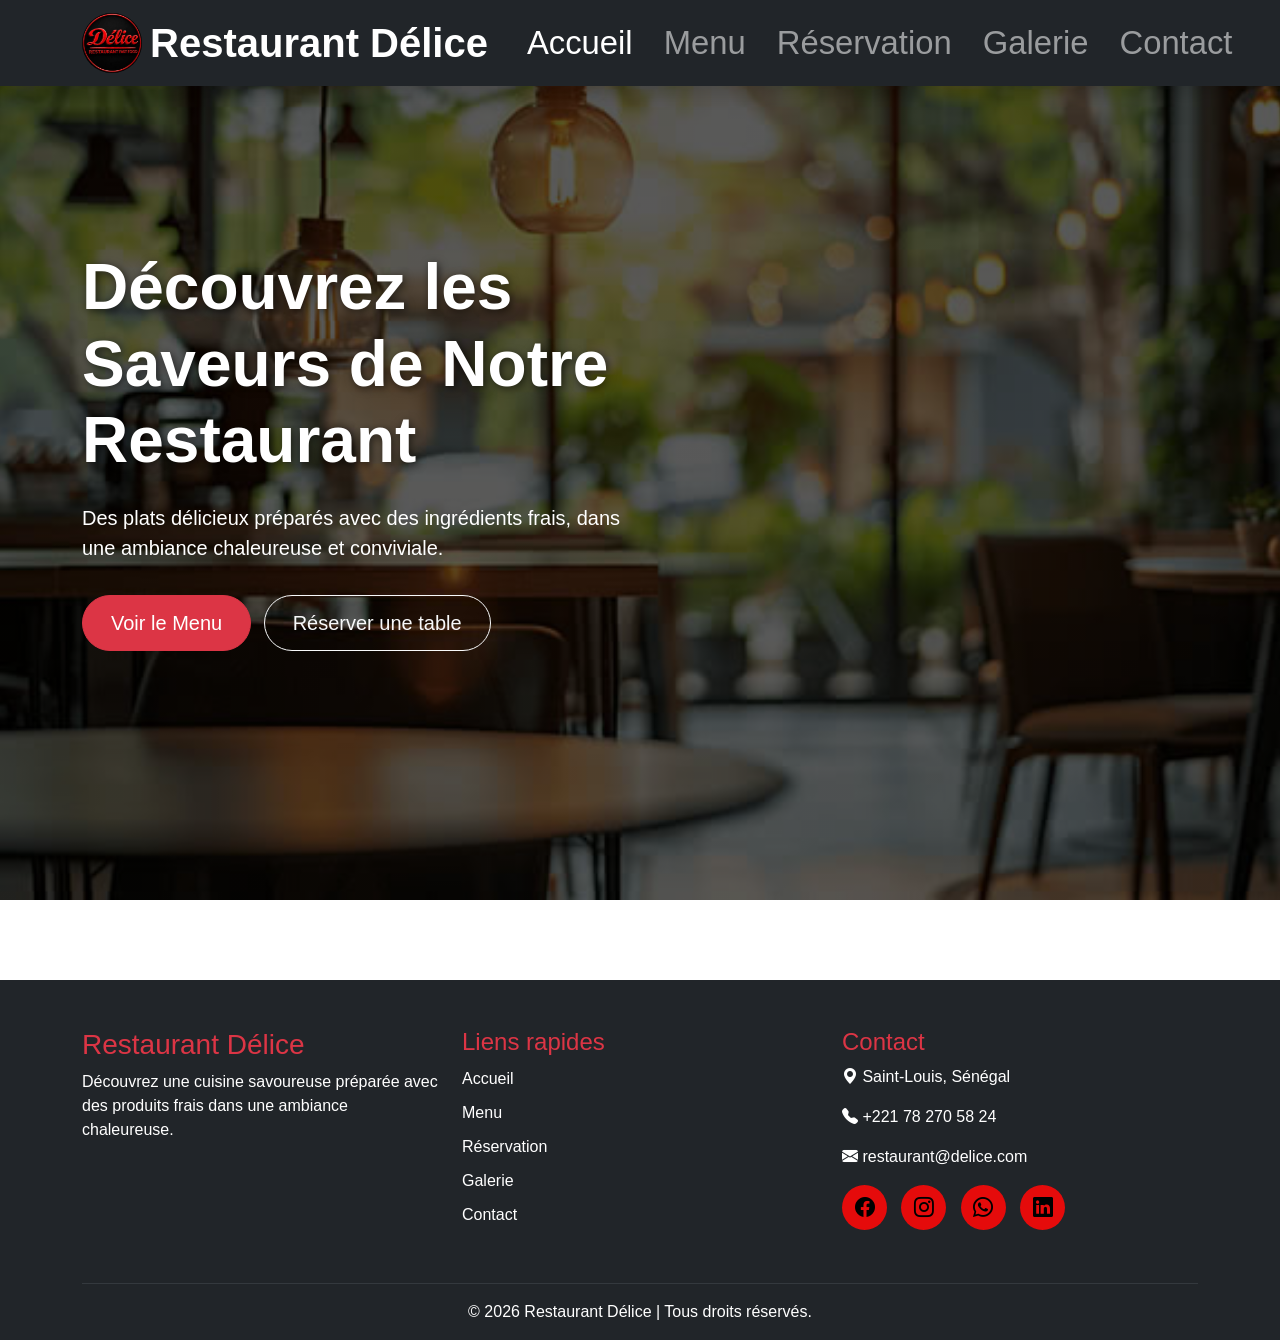
==== index.html @ 37ac5c99 "first commit" ====
<!DOCTYPE html>
<html lang="fr">

<head>
    <meta charset="UTF-8">
    <meta name="viewport" content="width=device-width, initial-scale=1.0">

    <title>Restaurant Délice</title>

    <link href="https://cdn.jsdelivr.net/npm/bootstrap@5.3.3/dist/css/bootstrap.min.css" rel="stylesheet">

    <link rel="stylesheet"
        href="https://cdn.jsdelivr.net/npm/bootstrap-icons@1.11.3/font/bootstrap-icons.min.css">

    <link rel="stylesheet" href="style.css">
</head>

<body>


    <nav class="navbar navbar-expand-lg navbar-dark bg-dark fixed-top shadow">
        <div class="container">

           <a class="navbar-brand d-flex align-items-center" href="index.html">
    <img src="images.jpg" alt="Logo Restaurant Délice&Fast Food" width="60" height="60" class="me-2 rounded-circle">
    <span class="fw-bold text-white">Restaurant Délice</span>
</a>

            <button class="navbar-toggler" type="button" data-bs-toggle="collapse"
                data-bs-target="#menu">
                <span class="navbar-toggler-icon"></span>
            </button>

            <div class="collapse navbar-collapse" id="menu">

                <ul class="navbar-nav ms-auto">

                    <li class="nav-item">
                        <a class="nav-link active" href="index.html">Accueil</a>
                    </li>

                    <li class="nav-item">
                        <a class="nav-link" href="/pages/menu.html">Menu</a>
                    </li>

                    <li class="nav-item">
                        <a class="nav-link" href="/pages/reservation.html">Réservation</a>
                    </li>

                    <li class="nav-item">
                        <a class="nav-link" href="/pages/galerie.html">Galerie</a>
                    </li>

                    <li class="nav-item">
                        <a class="nav-link" href="/pages/contact.html">Contact</a>
                    </li>

                </ul>

            </div>

        </div>
    </nav>


    <section class="hero d-flex align-items-center">

        <div class="container">

            <div class="row align-items-center">

                <div class="col-lg-6 text-white">

                    <h1 class="display-3 fw-bold">
                        Découvrez les Saveurs de Notre Restaurant
                    </h1>

                    <p class="lead mt-4">
                        Des plats délicieux préparés avec des ingrédients frais,
                        dans une ambiance chaleureuse et conviviale.
                    </p>

                    <a href="menu.html" class="btn btn-danger btn-lg mt-3 me-2">
                        Voir le Menu
                    </a>

                    <a href="reservation.html" class="btn btn-outline-light btn-lg mt-3">
                        Réserver une table
                    </a>

                </div>

            </div>

        </div>

    </section>
    <footer class="bg-dark text-white pt-5 pb-3">

    <div class="container">

        <div class="row">

            <div class="col-md-4 mb-4">

                <h3 class="text-danger">Restaurant Délice</h3>

                <p>
                    Découvrez une cuisine savoureuse préparée avec des produits
                    frais dans une ambiance chaleureuse.
                </p>

            </div>

            <div class="col-md-4 mb-4">

                <h4 class="text-danger">Liens rapides</h4>

                <ul class="list-unstyled">

                    <li><a href="index.html" class="footer-link">Accueil</a></li>

                    <li><a href="menu.html" class="footer-link">Menu</a></li>

                    <li><a href="reservation.html" class="footer-link">Réservation</a></li>

                    <li><a href="galerie.html" class="footer-link">Galerie</a></li>

                    <li><a href="contact.html" class="footer-link">Contact</a></li>

                </ul>

            </div>

            <div class="col-md-4 mb-4">

                <h4 class="text-danger">Contact</h4>

                <p><i class="bi bi-geo-alt-fill"></i> Saint-Louis, Sénégal</p>

                <p><i class="bi bi-telephone-fill"></i> +221 78 270 58 24</p>

                <p><i class="bi bi-envelope-fill"></i> restaurant@delice.com</p>

                <div class="mt-3">

                    <a href="#" class="social"><i class="bi bi-facebook"></i></a>

                    <a href="#" class="social"><i class="bi bi-instagram"></i></a>

                    <a href="#" class="social"><i class="bi bi-whatsapp"></i></a>

                    <a href="#" class="social"><i class="bi bi-linkedin"></i></a>

                </div>

            </div>

        </div>

        <hr class="border-secondary">

        <div class="text-center">

            <p class="mb-0">
                © 2026 Restaurant Délice | Tous droits réservés.
            </p>

        </div>

    </div>

</footer>

    <script src="https://cdn.jsdelivr.net/npm/bootstrap@5.3.3/dist/js/bootstrap.bundle.min.js"></script>

</body>

</html>
---- style.css ----
*{
    margin:0;
    padding:0;
    box-sizing:border-box;
}

body{
    font-family:Arial, Helvetica, sans-serif;
}

.navbar-brand{
    font-size:2.5rem;
}

.nav-link{
    font-size:2.05rem;
    margin-left:15px;
    transition:.3s;
}

.nav-link:hover{
    color:#df1414 !important;
}

.hero{
    height:100vh;
    background:
    linear-gradient(rgba(0,0,0,.65),rgba(0,0,0,.65)),
    url("pngtree-abstract-blur-coffee-shop-or-cafe-restaurant-interior-image_15683716.jpg");
    background-size:cover;
    background-position:center;
}

.hero h1{
    text-shadow:2px 2px 8px rgba(0,0,0,.6);
}

.hero p{
    max-width:550px;
}

.btn{
    border-radius:30px;
    padding:12px 28px;
}
footer{
    margin-top:80px;
}

.footer-link{
    color:#fff;
    text-decoration:none;
    display:block;
    margin:10px 0;
    transition:.3s;
}

.footer-link:hover{
    color:#e50b0b;
    padding-left:8px;
}

.social{
    width:45px;
    height:45px;
    display:inline-flex;
    justify-content:center;
    align-items:center;
    background:#e50b0b;
    color:#000;
    border-radius:50%;
    text-decoration:none;
    margin-right:10px;
    font-size:20px;
    transition:.3s;
}

.social:hover{
    background:hsl(0, 91%, 46%);
    transform:translateY(-5px);
}
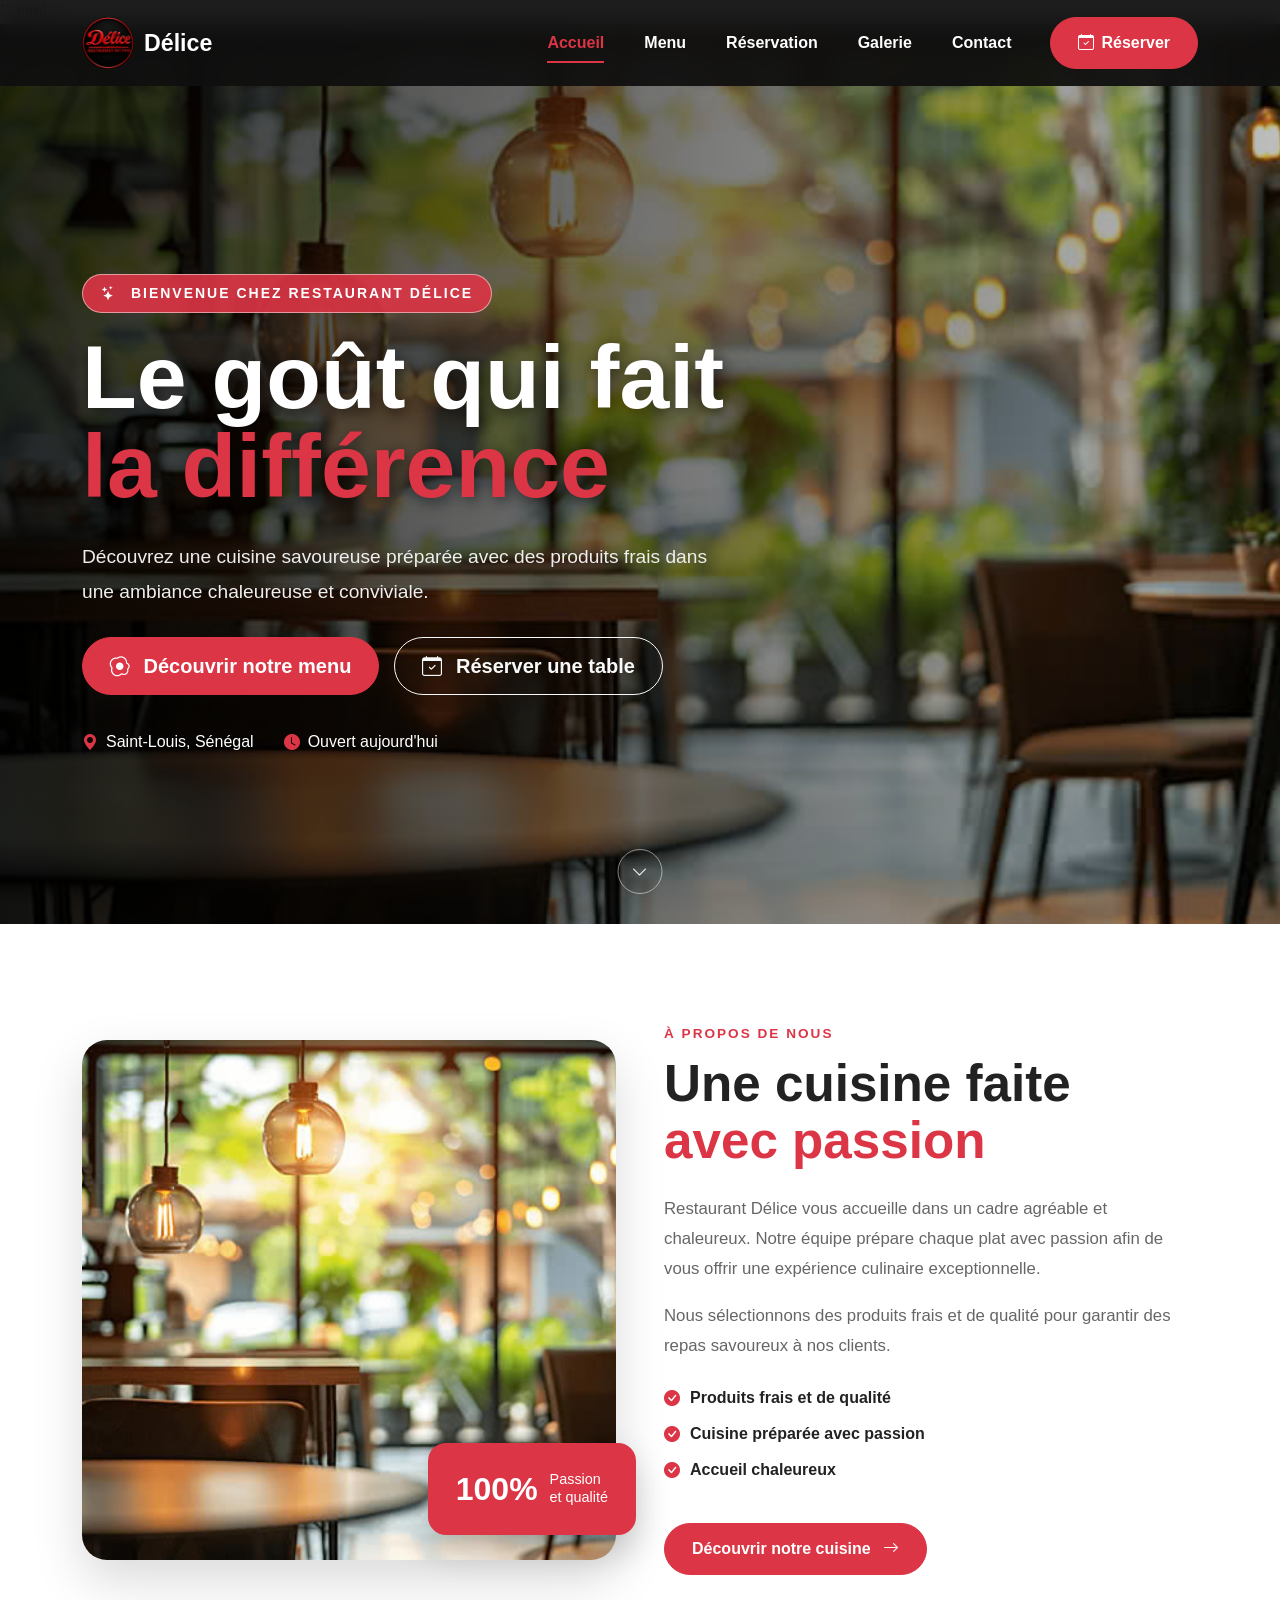
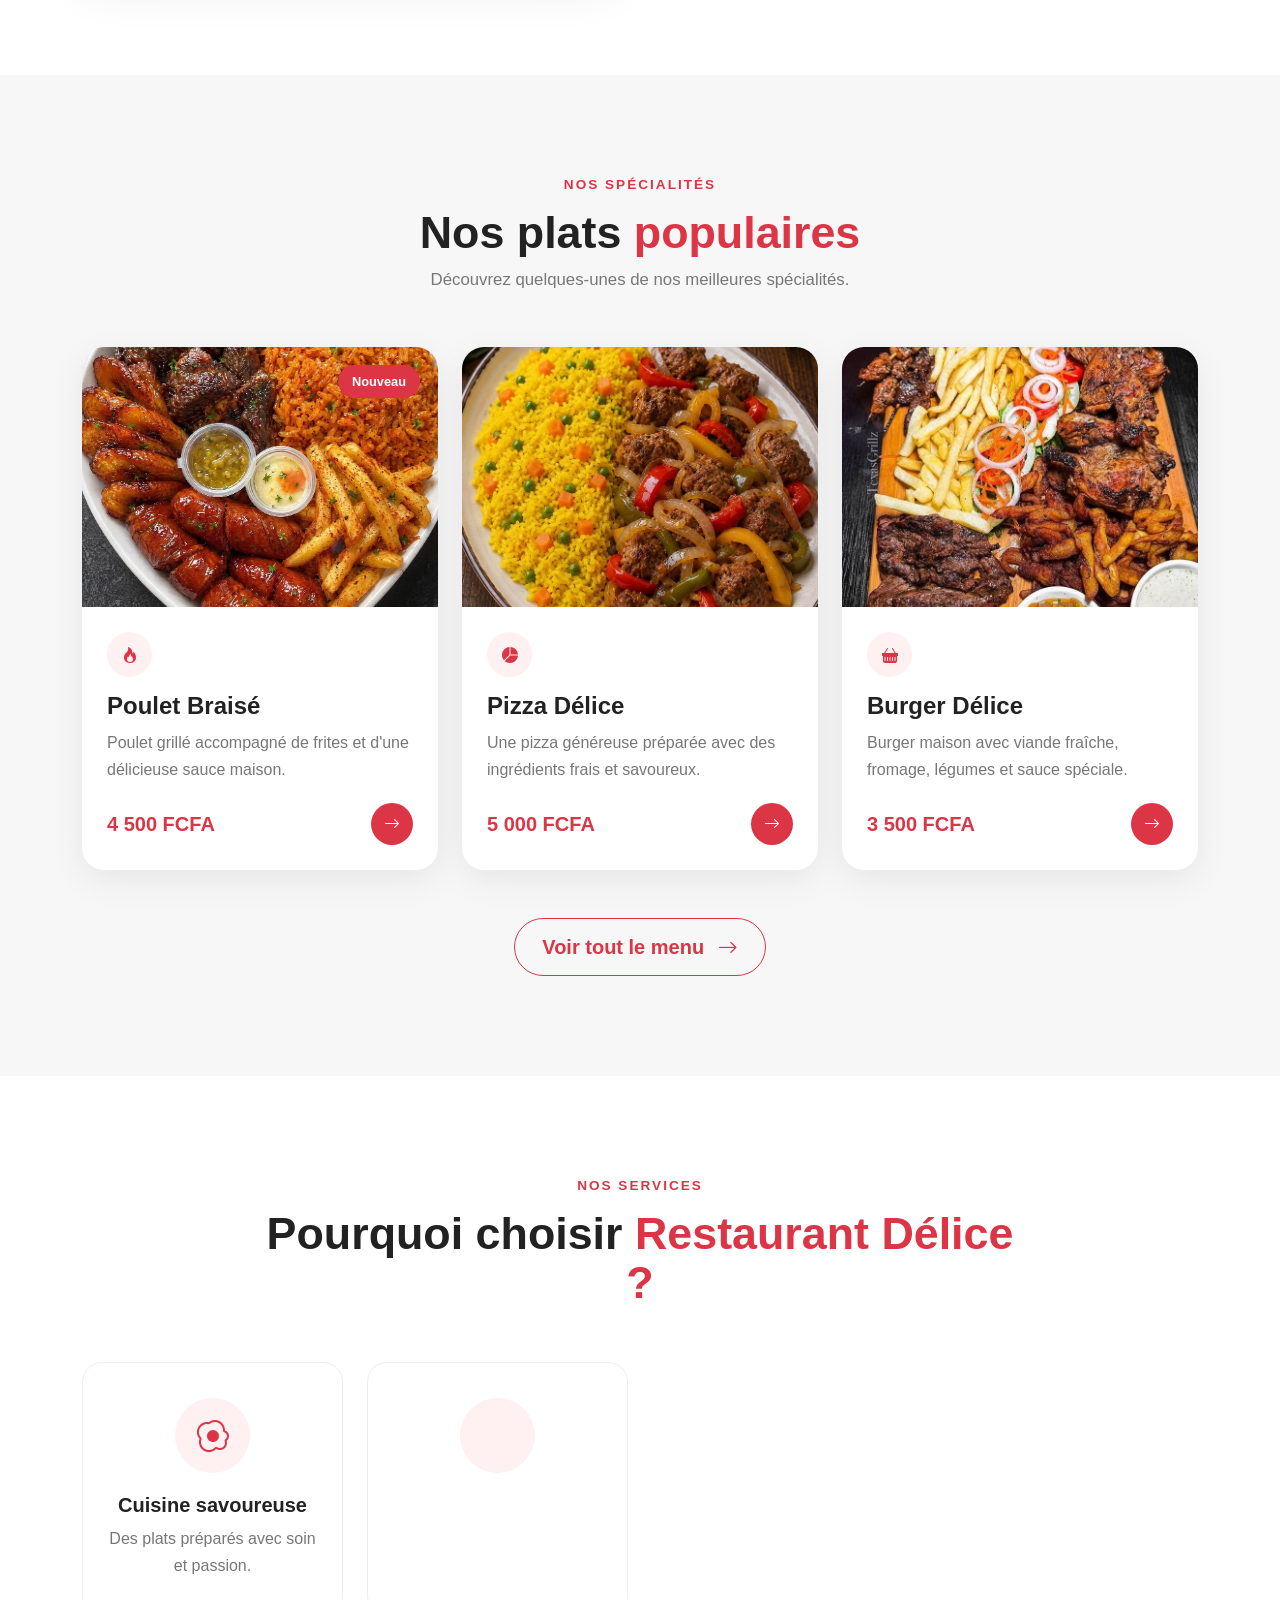
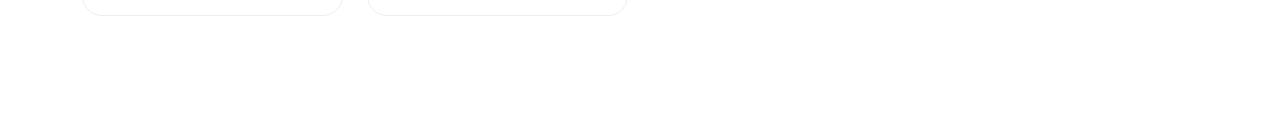
==== commit 181a9ed5: "mise à jour complete du site restaurant delice" ====
--- a/index.html
+++ b/index.html
@@ -1,179 +1,409 @@
+```html
 <!DOCTYPE html>
 <html lang="fr">
-
 <head>
     <meta charset="UTF-8">
     <meta name="viewport" content="width=device-width, initial-scale=1.0">
-
-    <title>Restaurant Délice</title>
+    <meta name="description" content="Restaurant Délice - Découvrez une cuisine savoureuse préparée avec des produits frais.">
+    <title>Restaurant Délice | Accueil</title>
 
     <link href="https://cdn.jsdelivr.net/npm/bootstrap@5.3.3/dist/css/bootstrap.min.css" rel="stylesheet">
-
-    <link rel="stylesheet"
-        href="https://cdn.jsdelivr.net/npm/bootstrap-icons@1.11.3/font/bootstrap-icons.min.css">
-
+    <link rel="stylesheet" href="https://cdn.jsdelivr.net/npm/bootstrap-icons@1.11.3/font/bootstrap-icons.min.css">
     <link rel="stylesheet" href="style.css">
 </head>
 
 <body>
 
-
-    <nav class="navbar navbar-expand-lg navbar-dark bg-dark fixed-top shadow">
-        <div class="container">
-
-           <a class="navbar-brand d-flex align-items-center" href="index.html">
-    <img src="images.jpg" alt="Logo Restaurant Délice&Fast Food" width="60" height="60" class="me-2 rounded-circle">
-    <span class="fw-bold text-white">Restaurant Délice</span>
-</a>
-
-            <button class="navbar-toggler" type="button" data-bs-toggle="collapse"
-                data-bs-target="#menu">
-                <span class="navbar-toggler-icon"></span>
-            </button>
-
-            <div class="collapse navbar-collapse" id="menu">
-
-                <ul class="navbar-nav ms-auto">
-
-                    <li class="nav-item">
-                        <a class="nav-link active" href="index.html">Accueil</a>
-                    </li>
-
-                    <li class="nav-item">
-                        <a class="nav-link" href="/pages/menu.html">Menu</a>
-                    </li>
-
-                    <li class="nav-item">
-                        <a class="nav-link" href="/pages/reservation.html">Réservation</a>
-                    </li>
-
-                    <li class="nav-item">
-                        <a class="nav-link" href="/pages/galerie.html">Galerie</a>
-                    </li>
-
-                    <li class="nav-item">
-                        <a class="nav-link" href="/pages/contact.html">Contact</a>
-                    </li>
-
-                </ul>
-
-            </div>
-
-        </div>
-    </nav>
-
-
-    <section class="hero d-flex align-items-center">
-
-        <div class="container">
-
-            <div class="row align-items-center">
-
-                <div class="col-lg-6 text-white">
-
-                    <h1 class="display-3 fw-bold">
-                        Découvrez les Saveurs de Notre Restaurant
-                    </h1>
-
-                    <p class="lead mt-4">
-                        Des plats délicieux préparés avec des ingrédients frais,
-                        dans une ambiance chaleureuse et conviviale.
-                    </p>
-
-                    <a href="menu.html" class="btn btn-danger btn-lg mt-3 me-2">
-                        Voir le Menu
+<nav class="navbar navbar-expand-lg navbar-dark fixed-top">
+    <div class="container">
+
+        <a class="navbar-brand d-flex align-items-center" href="index.html">
+            <img src="images/logo.jpg" alt="Restaurant Délice" class="logo">
+            <span>Délice</span>
+        </a>
+
+        <button class="navbar-toggler" type="button" data-bs-toggle="collapse" data-bs-target="#menu">
+            <span class="navbar-toggler-icon"></span>
+        </button>
+
+        <div class="collapse navbar-collapse" id="menu">
+            <ul class="navbar-nav ms-auto align-items-lg-center">
+
+                <li class="nav-item">
+                    <a class="nav-link active" href="index.html">Accueil</a>
+                </li>
+
+                <li class="nav-item">
+                    <a class="nav-link" href="pages/menu.html">Menu</a>
+                </li>
+
+                <li class="nav-item">
+                    <a class="nav-link" href="pages/reservation.html">Réservation</a>
+                </li>
+
+                <li class="nav-item">
+                    <a class="nav-link" href="pages/galerie.html">Galerie</a>
+                </li>
+
+                <li class="nav-item">
+                    <a class="nav-link" href="pages/contact.html">Contact</a>
+                </li>
+
+            </ul>
+
+            <a href="pages/reservation.html" class="btn btn-danger nav-btn ms-lg-4">
+                <i class="bi bi-calendar-check me-2"></i>Réserver
+            </a>
+        </div>
+
+    </div>
+</nav>
+
+
+<header class="hero">
+
+    <div class="hero-overlay"></div>
+
+    <div class="container hero-content">
+        <div class="row">
+            <div class="col-lg-8">
+
+                <span class="hero-badge">
+                    <i class="bi bi-stars me-2"></i>
+                    Bienvenue chez Restaurant Délice
+                </span>
+
+                <h1>
+                    Le goût qui fait
+                    <span>la différence</span>
+                </h1>
+
+                <p>
+                    Découvrez une cuisine savoureuse préparée avec des produits
+                    frais dans une ambiance chaleureuse et conviviale.
+                </p>
+
+                <div class="hero-buttons">
+
+                    <a href="pages/menu.html" class="btn btn-danger btn-lg">
+                        <i class="bi bi-egg-fried me-2"></i>
+                        Découvrir notre menu
                     </a>
 
-                    <a href="reservation.html" class="btn btn-outline-light btn-lg mt-3">
+                    <a href="pages/reservation.html" class="btn btn-outline-light btn-lg">
+                        <i class="bi bi-calendar-check me-2"></i>
                         Réserver une table
                     </a>
 
                 </div>
 
-            </div>
-
-        </div>
-
-    </section>
-    <footer class="bg-dark text-white pt-5 pb-3">
+                <div class="hero-info">
+
+                    <div>
+                        <i class="bi bi-geo-alt-fill"></i>
+                        <span>Saint-Louis, Sénégal</span>
+                    </div>
+
+                    <div>
+                        <i class="bi bi-clock-fill"></i>
+                        <span>Ouvert aujourd'hui</span>
+                    </div>
+
+                </div>
+
+            </div>
+        </div>
+    </div>
+
+    <a href="#presentation" class="scroll-down">
+        <i class="bi bi-chevron-down"></i>
+    </a>
+
+</header>
+
+
+<section id="presentation" class="presentation section-padding">
 
     <div class="container">
 
-        <div class="row">
-
-            <div class="col-md-4 mb-4">
-
-                <h3 class="text-danger">Restaurant Délice</h3>
-
-                <p>
-                    Découvrez une cuisine savoureuse préparée avec des produits
-                    frais dans une ambiance chaleureuse.
+        <div class="row align-items-center g-5">
+
+            <div class="col-lg-6">
+
+                <div class="image-wrapper">
+
+                    <img src="images/restaurant.jpg"
+                         alt="Restaurant Délice"
+                         class="img-fluid">
+
+                    <div class="experience-card">
+                        <strong>100%</strong>
+                        <span>Passion<br>et qualité</span>
+                    </div>
+
+                </div>
+
+            </div>
+
+            <div class="col-lg-6">
+
+                <div class="section-label">
+                    À PROPOS DE NOUS
+                </div>
+
+                <h2 class="section-title">
+                    Une cuisine faite
+                    <span>avec passion</span>
+                </h2>
+
+                <p class="section-text">
+                    Restaurant Délice vous accueille dans un cadre agréable
+                    et chaleureux. Notre équipe prépare chaque plat avec
+                    passion afin de vous offrir une expérience culinaire
+                    exceptionnelle.
                 </p>
 
-            </div>
-
-            <div class="col-md-4 mb-4">
-
-                <h4 class="text-danger">Liens rapides</h4>
-
-                <ul class="list-unstyled">
-
-                    <li><a href="index.html" class="footer-link">Accueil</a></li>
-
-                    <li><a href="menu.html" class="footer-link">Menu</a></li>
-
-                    <li><a href="reservation.html" class="footer-link">Réservation</a></li>
-
-                    <li><a href="galerie.html" class="footer-link">Galerie</a></li>
-
-                    <li><a href="contact.html" class="footer-link">Contact</a></li>
-
-                </ul>
-
-            </div>
-
-            <div class="col-md-4 mb-4">
-
-                <h4 class="text-danger">Contact</h4>
-
-                <p><i class="bi bi-geo-alt-fill"></i> Saint-Louis, Sénégal</p>
-
-                <p><i class="bi bi-telephone-fill"></i> +221 78 270 58 24</p>
-
-                <p><i class="bi bi-envelope-fill"></i> restaurant@delice.com</p>
-
-                <div class="mt-3">
-
-                    <a href="#" class="social"><i class="bi bi-facebook"></i></a>
-
-                    <a href="#" class="social"><i class="bi bi-instagram"></i></a>
-
-                    <a href="#" class="social"><i class="bi bi-whatsapp"></i></a>
-
-                    <a href="#" class="social"><i class="bi bi-linkedin"></i></a>
-
-                </div>
-
-            </div>
-
-        </div>
-
-        <hr class="border-secondary">
-
-        <div class="text-center">
-
-            <p class="mb-0">
-                © 2026 Restaurant Délice | Tous droits réservés.
+                <p class="section-text">
+                    Nous sélectionnons des produits frais et de qualité
+                    pour garantir des repas savoureux à nos clients.
+                </p>
+
+                <div class="features">
+
+                    <div class="feature">
+                        <i class="bi bi-check-circle-fill"></i>
+                        <span>Produits frais et de qualité</span>
+                    </div>
+
+                    <div class="feature">
+                        <i class="bi bi-check-circle-fill"></i>
+                        <span>Cuisine préparée avec passion</span>
+                    </div>
+
+                    <div class="feature">
+                        <i class="bi bi-check-circle-fill"></i>
+                        <span>Accueil chaleureux</span>
+                    </div>
+
+                </div>
+
+                <a href="pages/menu.html" class="btn btn-danger mt-3">
+                    Découvrir notre cuisine
+                    <i class="bi bi-arrow-right ms-2"></i>
+                </a>
+
+            </div>
+
+        </div>
+
+    </div>
+
+</section>
+
+
+<section class="specialties section-padding">
+
+    <div class="container">
+
+        <div class="section-heading text-center">
+
+            <div class="section-label">
+                NOS SPÉCIALITÉS
+            </div>
+
+            <h2 class="section-title">
+                Nos plats <span>populaires</span>
+            </h2>
+
+            <p>
+                Découvrez quelques-unes de nos meilleures spécialités.
             </p>
 
         </div>
 
+        <div class="row g-4">
+
+            <div class="col-md-6 col-lg-4">
+
+                <div class="food-card">
+
+                    <div class="food-image">
+
+                        <img src="images/plat1.jpg"
+                             alt="Poulet braisé">
+
+                        <span class="food-badge">Nouveau</span>
+
+                    </div>
+
+                    <div class="food-content">
+
+                        <div class="food-icon">
+                            <i class="bi bi-fire"></i>
+                        </div>
+
+                        <h3>Poulet Braisé</h3>
+
+                        <p>
+                            Poulet grillé accompagné de frites et
+                            d'une délicieuse sauce maison.
+                        </p>
+
+                        <div class="food-bottom">
+
+                            <strong>4 500 FCFA</strong>
+
+                            <a href="pages/menu.html">
+                                <i class="bi bi-arrow-right"></i>
+                            </a>
+
+                        </div>
+
+                    </div>
+
+                </div>
+
+            </div>
+
+
+            <div class="col-md-6 col-lg-4">
+
+                <div class="food-card">
+
+                    <div class="food-image">
+
+                        <img src="images/plat2.jpg"
+                             alt="Pizza Délice">
+
+                    </div>
+
+                    <div class="food-content">
+
+                        <div class="food-icon">
+                            <i class="bi bi-pie-chart-fill"></i>
+                        </div>
+
+                        <h3>Pizza Délice</h3>
+
+                        <p>
+                            Une pizza généreuse préparée avec des
+                            ingrédients frais et savoureux.
+                        </p>
+
+                        <div class="food-bottom">
+
+                            <strong>5 000 FCFA</strong>
+
+                            <a href="pages/menu.html">
+                                <i class="bi bi-arrow-right"></i>
+                            </a>
+
+                        </div>
+
+                    </div>
+
+                </div>
+
+            </div>
+
+
+            <div class="col-md-6 col-lg-4">
+
+                <div class="food-card">
+
+                    <div class="food-image">
+
+                        <img src="images/plat3.jpg"
+                             alt="Burger Délice">
+
+                    </div>
+
+                    <div class="food-content">
+
+                        <div class="food-icon">
+                            <i class="bi bi-basket-fill"></i>
+                        </div>
+
+                        <h3>Burger Délice</h3>
+
+                        <p>
+                            Burger maison avec viande fraîche,
+                            fromage, légumes et sauce spéciale.
+                        </p>
+
+                        <div class="food-bottom">
+
+                            <strong>3 500 FCFA</strong>
+
+                            <a href="pages/menu.html">
+                                <i class="bi bi-arrow-right"></i>
+                            </a>
+
+                        </div>
+
+                    </div>
+
+                </div>
+
+            </div>
+
+        </div>
+
+        <div class="text-center mt-5">
+
+            <a href="pages/menu.html" class="btn btn-outline-danger btn-lg">
+                Voir tout le menu
+                <i class="bi bi-arrow-right ms-2"></i>
+            </a>
+
+        </div>
+
     </div>
 
-</footer>
-
-    <script src="https://cdn.jsdelivr.net/npm/bootstrap@5.3.3/dist/js/bootstrap.bundle.min.js"></script>
-
-</body>
-
-</html>+</section>
+
+
+<section class="services section-padding">
+
+    <div class="container">
+
+        <div class="section-heading text-center">
+
+            <div class="section-label">
+                NOS SERVICES
+            </div>
+
+            <h2 class="section-title">
+                Pourquoi choisir <span>Restaurant Délice ?</span>
+            </h2>
+
+        </div>
+
+        <div class="row g-4">
+
+            <div class="col-md-6 col-lg-3">
+
+                <div class="service-card">
+
+                    <div class="service-icon">
+                        <i class="bi bi-egg-fried"></i>
+                    </div>
+
+                    <h3>Cuisine savoureuse</h3>
+
+                    <p>
+                        Des plats préparés avec soin et passion.
+                    </p>
+
+                </div>
+
+            </div>
+
+
+            <div class="col-md-6 col-lg-3">
+
+                <div class="service-card">
+
+                    <div class="service-icon">
+                        <i class
+```
--- a/style.css
+++ b/style.css
@@ -1,81 +1,1642 @@
+```css
 *{
     margin:0;
     padding:0;
     box-sizing:border-box;
 }
 
+html{
+    scroll-behavior:smooth;
+}
+
 body{
     font-family:Arial, Helvetica, sans-serif;
+    color:#222;
+    overflow-x:hidden;
+}
+
+.navbar{
+    padding:12px 0;
+    background:rgba(15,15,15,.94);
+    backdrop-filter:blur(12px);
+    transition:.4s;
+}
+
+.logo{
+    width:52px;
+    height:52px;
+    object-fit:cover;
+    border-radius:50%;
+    margin-right:10px;
 }
 
 .navbar-brand{
-    font-size:2.5rem;
+    font-size:1.45rem;
+    font-weight:800;
+    color:#fff;
+}
+
+.navbar-brand:hover{
+    color:#fff;
 }
 
 .nav-link{
-    font-size:2.05rem;
-    margin-left:15px;
+    color:#fff!important;
+    font-weight:600;
+    margin-left:12px;
+    padding:10px 14px!important;
+    position:relative;
     transition:.3s;
 }
 
-.nav-link:hover{
-    color:#df1414 !important;
+.nav-link::after{
+    content:"";
+    position:absolute;
+    bottom:2px;
+    left:14px;
+    width:0;
+    height:2px;
+    background:#dc3545;
+    transition:.3s;
+}
+
+.nav-link:hover::after,
+.nav-link.active::after{
+    width:calc(100% - 28px);
+}
+
+.nav-link:hover,
+.nav-link.active{
+    color:#dc3545!important;
+}
+
+.nav-btn{
+    border-radius:30px;
+    padding:11px 22px;
+    font-weight:700;
 }
 
 .hero{
-    height:100vh;
+    min-height:100vh;
+    position:relative;
+    display:flex;
+    align-items:center;
     background:
-    linear-gradient(rgba(0,0,0,.65),rgba(0,0,0,.65)),
-    url("pngtree-abstract-blur-coffee-shop-or-cafe-restaurant-interior-image_15683716.jpg");
-    background-size:cover;
-    background-position:center;
+        url("images/restaurant.jpg")
+        center/cover no-repeat;
+}
+
+.hero-overlay{
+    position:absolute;
+    inset:0;
+    background:linear-gradient(
+        90deg,
+        rgba(0,0,0,.82),
+        rgba(0,0,0,.55),
+        rgba(0,0,0,.25)
+    );
+}
+
+.hero-content{
+    position:relative;
+    z-index:2;
+    padding-top:80px;
+}
+
+.hero-badge{
+    display:inline-block;
+    padding:10px 18px;
+    border-radius:30px;
+    background:rgba(220,53,69,.9);
+    color:#fff;
+    font-weight:600;
+    margin-bottom:22px;
+    animation:fadeDown 1s ease;
 }
 
 .hero h1{
-    text-shadow:2px 2px 8px rgba(0,0,0,.6);
+    color:#fff;
+    font-size:clamp(3rem,7vw,6.5rem);
+    font-weight:900;
+    line-height:1;
+    max-width:850px;
+    text-shadow:3px 4px 15px rgba(0,0,0,.6);
+    animation:fadeUp 1s ease .15s both;
+}
+
+.hero h1 span{
+    color:#dc3545;
 }
 
 .hero p{
-    max-width:550px;
+    color:#eee;
+    font-size:1.2rem;
+    line-height:1.8;
+    max-width:650px;
+    margin:28px 0;
+    animation:fadeUp 1s ease .3s both;
+}
+
+.hero-buttons{
+    display:flex;
+    gap:15px;
+    flex-wrap:wrap;
+    animation:fadeUp 1s ease .45s both;
 }
 
 .btn{
     border-radius:30px;
-    padding:12px 28px;
-}
-footer{
-    margin-top:80px;
-}
-
-.footer-link{
+    padding:13px 27px;
+    font-weight:700;
+    transition:.3s;
+}
+
+.btn:hover{
+    transform:translateY(-3px);
+}
+
+.hero-info{
+    display:flex;
+    gap:30px;
+    flex-wrap:wrap;
+    margin-top:35px;
+    color:#fff;
+    animation:fadeUp 1s ease .6s both;
+}
+
+.hero-info div{
+    display:flex;
+    align-items:center;
+    gap:8px;
+}
+
+.hero-info i{
+    color:#dc3545;
+}
+
+.scroll-down{
+    position:absolute;
+    bottom:30px;
+    left:50%;
+    transform:translateX(-50%);
+    width:45px;
+    height:45px;
+    border:1px solid rgba(255,255,255,.5);
+    border-radius:50%;
+    display:flex;
+    align-items:center;
+    justify-content:center;
     color:#fff;
     text-decoration:none;
-    display:block;
-    margin:10px 0;
-    transition:.3s;
-}
-
-.footer-link:hover{
-    color:#e50b0b;
-    padding-left:8px;
-}
-
-.social{
+    animation:bounce 2s infinite;
+}
+
+.section-padding{
+    padding:100px 0;
+}
+
+.section-label{
+    color:#dc3545;
+    font-size:.85rem;
+    font-weight:800;
+    letter-spacing:2px;
+    margin-bottom:12px;
+}
+
+.section-title{
+    font-size:clamp(2.2rem,4vw,3.6rem);
+    font-weight:900;
+    line-height:1.1;
+    margin-bottom:25px;
+}
+
+.section-title span{
+    color:#dc3545;
+}
+
+.section-text{
+    color:#666;
+    line-height:1.8;
+    font-size:1.05rem;
+}
+
+.image-wrapper{
+    position:relative;
+}
+
+.image-wrapper img{
+    width:100%;
+    height:520px;
+    object-fit:cover;
+    border-radius:25px;
+    box-shadow:0 20px 50px rgba(0,0,0,.15);
+}
+
+.experience-card{
+    position:absolute;
+    bottom:25px;
+    right:-20px;
+    background:#dc3545;
+    color:#fff;
+    padding:22px 28px;
+    border-radius:18px;
+    display:flex;
+    align-items:center;
+    gap:12px;
+    box-shadow:0 15px 35px rgba(0,0,0,.2);
+}
+
+.experience-card strong{
+    font-size:2rem;
+}
+
+.experience-card span{
+    line-height:1.2;
+    font-size:.9rem;
+}
+
+.features{
+    margin:25px 0;
+}
+
+.feature{
+    display:flex;
+    align-items:center;
+    gap:10px;
+    margin-bottom:12px;
+    font-weight:600;
+}
+
+.feature i{
+    color:#dc3545;
+}
+
+.specialties{
+    background:#f7f7f7;
+}
+
+.section-heading{
+    max-width:750px;
+    margin:0 auto 55px;
+}
+
+.section-heading p{
+    color:#777;
+    font-size:1.05rem;
+}
+
+.food-card{
+    height:100%;
+    background:#fff;
+    border-radius:22px;
+    overflow:hidden;
+    box-shadow:0 10px 35px rgba(0,0,0,.07);
+    transition:.4s;
+}
+
+.food-card:hover{
+    transform:translateY(-10px);
+    box-shadow:0 20px 45px rgba(0,0,0,.14);
+}
+
+.food-image{
+    position:relative;
+    height:260px;
+    overflow:hidden;
+}
+
+.food-image img{
+    width:100%;
+    height:100%;
+    object-fit:cover;
+    transition:.5s;
+}
+
+.food-card:hover .food-image img{
+    transform:scale(1.08);
+}
+
+.food-badge{
+    position:absolute;
+    top:18px;
+    right:18px;
+    background:#dc3545;
+    color:#fff;
+    padding:7px 14px;
+    border-radius:20px;
+    font-size:.8rem;
+    font-weight:700;
+}
+
+.food-content{
+    padding:25px;
+}
+
+.food-icon{
     width:45px;
     height:45px;
-    display:inline-flex;
+    display:flex;
+    align-items:center;
     justify-content:center;
+    background:#fff0f1;
+    color:#dc3545;
+    border-radius:50%;
+    margin-bottom:15px;
+}
+
+.food-content h3{
+    font-size:1.5rem;
+    font-weight:800;
+}
+
+.food-content p{
+    color:#777;
+    line-height:1.7;
+}
+
+.food-bottom{
+    display:flex;
+    justify-content:space-between;
     align-items:center;
-    background:#e50b0b;
-    color:#000;
+    margin-top:20px;
+}
+
+.food-bottom strong{
+    color:#dc3545;
+    font-size:1.25rem;
+}
+
+.food-bottom a{
+    width:42px;
+    height:42px;
+    display:flex;
+    align-items:center;
+    justify-content:center;
+    background:#dc3545;
+    color:#fff;
     border-radius:50%;
     text-decoration:none;
-    margin-right:10px;
-    font-size:20px;
     transition:.3s;
 }
 
-.social:hover{
-    background:hsl(0, 91%, 46%);
+.food-bottom a:hover{
+    transform:rotate(-45deg);
+}
+
+.services{
+    background:#fff;
+}
+
+.service-card{
+    height:100%;
+    padding:35px 25px;
+    text-align:center;
+    border:1px solid #eee;
+    border-radius:20px;
+    transition:.4s;
+}
+
+.service-card:hover{
+    transform:translateY(-8px);
+    border-color:#dc3545;
+    box-shadow:0 15px 35px rgba(0,0,0,.08);
+}
+
+.service-icon{
+    width:75px;
+    height:75px;
+    margin:0 auto 20px;
+    display:flex;
+    align-items:center;
+    justify-content:center;
+    background:#fff0f1;
+    color:#dc3545;
+    border-radius:50%;
+    font-size:2rem;
+    transition:.4s;
+}
+
+.service-card:hover .service-icon{
+    background:#dc3545;
+    color:#fff;
+    transform:rotateY(180deg);
+}
+
+.service-card h3{
+    font-size:1.25rem;
+    font-weight:800;
+}
+
+.service-card p{
+    color:#777;
+    line-height:1.7;
+    margin-bottom:0;
+}
+
+.reservation-cta{
+    padding:70px 0;
+}
+
+.cta-box{
+    background:#171717;
+    color:#fff;
+    padding:60px;
+    border-radius:25px;
+    display:flex;
+    align-items:center;
+    justify-content:space-between;
+    gap:30px;
+    position:relative;
+    overflow:hidden;
+}
+
+.cta-box::before{
+    content:"";
+    position:absolute;
+    width:250px;
+    height:250px;
+    border-radius:50%;
+    background:#dc3545;
+    opacity:.12;
+    right:-80px;
+    top:-80px;
+}
+
+.cta-box h2{
+    font-size:clamp(2rem,4vw,3.3rem);
+    font-weight:900;
+    margin-bottom:15px;
+}
+
+.cta-box h2 span{
+    color:#dc3545;
+}
+
+.cta-box p{
+    color:#bbb;
+    max-width:650px;
+    margin:0;
+    line-height:1.7;
+}
+
+.footer{
+    background:#111;
+    color:#fff;
+    padding:70px 0 25px;
+}
+
+.footer-brand{
+    display:flex;
+    align-items:center;
+    gap:12px;
+    color:#fff;
+    text-decoration:none;
+    font-size:1.4rem;
+    font-weight:800;
+}
+
+.footer-brand img{
+    width:50px;
+    height:50px;
+    object-fit:cover;
+    border-radius:50%;
+}
+
+.footer p{
+    color:#aaa;
+    line-height:1.8;
+}
+
+.footer h4{
+    color:#dc3545;
+    font-weight:800;
+    margin-bottom:20px;
+}
+
+.footer-links{
+    list-style:none;
+    padding:0;
+}
+
+.footer-links li{
+    margin-bottom:10px;
+}
+
+.footer-links a{
+    color:#aaa;
+    text-decoration:none;
+    transition:.3s;
+}
+
+.footer-links a:hover{
+    color:#dc3545;
+    padding-left:5px;
+}
+
+.footer i{
+    color:#dc3545;
+    margin-right:8px;
+}
+
+.socials{
+    display:flex;
+    gap:10px;
+    margin-top:20px;
+}
+
+.socials a{
+    width:42px;
+    height:42px;
+    display:flex;
+    align-items:center;
+    justify-content:center;
+    border-radius:50%;
+    background:#222;
+    color:#fff;
+    text-decoration:none;
+    transition:.3s;
+}
+
+.socials a i{
+    margin:0;
+    color:#fff;
+}
+
+.socials a:hover{
+    background:#dc3545;
     transform:translateY(-5px);
+}
+
+.footer hr{
+    border-color:#333;
+    margin:45px 0 20px;
+}
+
+.copyright{
+    text-align:center;
+    color:#777;
+}
+
+.whatsapp-btn{
+    position:fixed;
+    right:25px;
+    bottom:25px;
+    width:60px;
+    height:60px;
+    border-radius:50%;
+    background:#25d366;
+    color:#fff;
+    display:flex;
+    align-items:center;
+    justify-content:center;
+    font-size:1.8rem;
+    text-decoration:none;
+    z-index:999;
+    box-shadow:0 8px 25px rgba(0,0,0,.25);
+    transition:.3s;
+}
+
+.whatsapp-btn:hover{
+    color:#fff;
+    transform:scale(1.1);
+}
+
+@keyframes fadeUp{
+    from{
+        opacity:0;
+        transform:translateY(30px);
+    }
+    to{
+        opacity:1;
+        transform:translateY(0);
+    }
+}
+
+@keyframes fadeDown{
+    from{
+        opacity:0;
+        transform:translateY(-20px);
+    }
+    to{
+        opacity:1;
+        transform:translateY(0);
+    }
+}
+
+@keyframes bounce{
+    0%,20%,50%,80%,100%{
+        transform:translateX(-50%) translateY(0);
+    }
+    40%{
+        transform:translateX(-50%) translateY(-10px);
+    }
+    60%{
+        transform:translateX(-50%) translateY(-5px);
+    }
+}
+
+@media(max-width:991px){
+
+    .navbar-nav{
+        padding:20px 0;
+    }
+
+    .nav-btn{
+        display:inline-block;
+        margin-bottom:15px;
+    }
+
+    .hero{
+        min-height:850px;
+    }
+
+    .hero-content{
+        padding-top:100px;
+    }
+
+    .experience-card{
+        right:15px;
+    }
+
+    .cta-box{
+        flex-direction:column;
+        align-items:flex-start;
+        padding:45px 30px;
+    }
+
+}
+
+@media(max-width:767px){
+
+    .section-padding{
+        padding:70px 0;
+    }
+
+    .hero h1{
+        font-size:3.2rem;
+    }
+
+    .hero p{
+        font-size:1rem;
+    }
+
+    .hero-buttons{
+        flex-direction:column;
+        align-items:flex-start;
+    }
+
+    .hero-buttons .btn{
+        width:100%;
+    }
+
+    .hero-info{
+        flex-direction:column;
+        gap:12px;
+    }
+
+    .image-wrapper img{
+        height:380px;
+    }
+
+    .experience-card{
+        bottom:15px;
+        right:10px;
+        padding:16px 20px;
+    }
+
+    .experience-card strong{
+        font-size:1.6rem;
+    }
+
+    .food-image{
+        height:230px;
+    }
+
+    .cta-box{
+        padding:35px 25px;
+    }
+
+    .whatsapp-btn{
+        width:55px;
+        height:55px;
+        right:18px;
+        bottom:18px;
+    }
+
+}
+```
+.page-hero {
+    min-height: 65vh;
+    display: flex;
+    align-items: center;
+    justify-content: center;
+    position: relative;
+    background-size: cover;
+    background-position: center;
+    margin-top: 0;
+    text-align: center;
+    color: #fff;
+}
+
+.page-hero::before {
+    content: "";
+    position: absolute;
+    inset: 0;
+    background: rgba(0, 0, 0, 0.65);
+}
+
+.menu-hero {
+    background-image: url("images/restaurant.jpg");
+}
+
+.page-hero .container {
+    position: relative;
+    z-index: 2;
+    padding-top: 70px;
+}
+
+.hero-badge {
+    display: inline-block;
+    padding: 8px 18px;
+    border: 1px solid rgba(255, 255, 255, 0.5);
+    border-radius: 50px;
+    font-size: 14px;
+    margin-bottom: 20px;
+    text-transform: uppercase;
+    letter-spacing: 2px;
+}
+
+.page-hero h1 {
+    font-size: clamp(2.5rem, 6vw, 4.5rem);
+    font-weight: 800;
+    margin-bottom: 15px;
+}
+
+.page-hero h1 span {
+    color: #d4a017;
+}
+
+.page-hero p {
+    font-size: 1.15rem;
+    margin: 0;
+    opacity: 0.9;
+}
+
+.menu-section {
+    background: #faf9f6;
+}
+
+.section-heading > span {
+    color: #d4a017;
+    text-transform: uppercase;
+    font-weight: 700;
+    letter-spacing: 2px;
+    font-size: 14px;
+}
+
+.section-heading h2 {
+    font-size: 2.8rem;
+    font-weight: 800;
+    margin: 10px 0;
+}
+
+.section-heading p {
+    max-width: 650px;
+    margin: auto;
+    color: #777;
+}
+
+.category-title h3 {
+    font-size: 1.8rem;
+    font-weight: 800;
+}
+
+.category-title h3 i {
+    color: #d4a017;
+    margin-right: 8px;
+}
+
+.menu-card {
+    height: 100%;
+    background: #fff;
+    border-radius: 18px;
+    overflow: hidden;
+    box-shadow: 0 8px 30px rgba(0, 0, 0, 0.08);
+    transition: transform 0.35s ease, box-shadow 0.35s ease;
+}
+
+.menu-card:hover {
+    transform: translateY(-8px);
+    box-shadow: 0 18px 40px rgba(0, 0, 0, 0.14);
+}
+
+.menu-image {
+    height: 240px;
+    position: relative;
+    overflow: hidden;
+}
+
+.menu-image img {
+    width: 100%;
+    height: 100%;
+    object-fit: cover;
+    transition: transform 0.5s ease;
+}
+
+.menu-card:hover .menu-image img {
+    transform: scale(1.08);
+}
+
+.menu-content {
+    padding: 25px;
+}
+
+.menu-content h4 {
+    font-size: 1.2rem;
+    font-weight: 700;
+    margin: 0;
+}
+
+.menu-content p {
+    color: #777;
+    line-height: 1.7;
+    margin: 15px 0 0;
+}
+
+.price {
+    color: #d4a017;
+    font-size: 1rem;
+    font-weight: 800;
+    white-space: nowrap;
+}
+
+.dish-badge {
+    position: absolute;
+    top: 15px;
+    left: 15px;
+    background: #d4a017;
+    color: #fff;
+    padding: 7px 14px;
+    border-radius: 50px;
+    font-size: 12px;
+    font-weight: 700;
+    text-transform: uppercase;
+}
+
+.featured-dish {
+    border: 2px solid rgba(212, 160, 23, 0.25);
+}
+
+.reservation-cta {
+    background: #111;
+}
+
+.cta-box {
+    max-width: 800px;
+    margin: auto;
+    color: #fff;
+}
+
+.cta-box > span {
+    color: #d4a017;
+    text-transform: uppercase;
+    letter-spacing: 2px;
+    font-size: 13px;
+    font-weight: 700;
+}
+
+.cta-box h2 {
+    font-size: 2.5rem;
+    font-weight: 800;
+    margin: 12px 0;
+}
+
+.cta-box p {
+    color: #ccc;
+    margin-bottom: 25px;
+}
+
+.btn-main {
+    display: inline-flex;
+    align-items: center;
+    gap: 10px;
+    background: #d4a017;
+    color: #fff;
+    padding: 13px 25px;
+    border-radius: 50px;
+    font-weight: 700;
+    border: none;
+    transition: all 0.3s ease;
+}
+
+.btn-main:hover {
+    background: #b8860b;
+    color: #fff;
+    transform: translateY(-3px);
+}
+
+@media (max-width: 768px) {
+    .page-hero {
+        min-height: 55vh;
+    }
+
+    .section-heading h2 {
+        font-size: 2.2rem;
+    }
+
+    .category-title h3 {
+        font-size: 1.5rem;
+    }
+
+    .menu-image {
+        height: 220px;
+    }
+
+    .cta-box h2 {
+        font-size: 2rem;
+    }
+}
+.reservation-hero {
+    background-image: url("images/restaurant.jpg");
+}
+
+.reservation-section {
+    background: #faf9f6;
+}
+
+.reservation-info {
+    background: #111;
+    color: #fff;
+    border-radius: 20px;
+    padding: 40px;
+    position: relative;
+    overflow: hidden;
+}
+
+.reservation-info::after {
+    content: "";
+    position: absolute;
+    width: 220px;
+    height: 220px;
+    border: 1px solid rgba(212, 160, 23, 0.25);
+    border-radius: 50%;
+    right: -90px;
+    bottom: -90px;
+}
+
+.info-header span {
+    color: #d4a017;
+    text-transform: uppercase;
+    font-size: 13px;
+    letter-spacing: 2px;
+    font-weight: 700;
+}
+
+.info-header h3 {
+    font-size: 2rem;
+    font-weight: 800;
+    margin: 12px 0;
+}
+
+.info-header p {
+    color: #ccc;
+    line-height: 1.8;
+    margin-bottom: 35px;
+}
+
+.info-item {
+    display: flex;
+    align-items: flex-start;
+    gap: 15px;
+    margin-bottom: 25px;
+}
+
+.info-icon {
+    min-width: 48px;
+    height: 48px;
+    display: flex;
+    align-items: center;
+    justify-content: center;
+    background: rgba(212, 160, 23, 0.15);
+    color: #d4a017;
+    border-radius: 12px;
+    font-size: 20px;
+}
+
+.info-item h4 {
+    font-size: 1rem;
+    margin: 0 0 5px;
+    font-weight: 700;
+}
+
+.info-item p {
+    margin: 0;
+    color: #bbb;
+    line-height: 1.6;
+}
+
+.reservation-note {
+    display: flex;
+    align-items: flex-start;
+    gap: 12px;
+    padding: 18px;
+    margin-top: 30px;
+    background: rgba(255, 255, 255, 0.06);
+    border-radius: 12px;
+    position: relative;
+    z-index: 2;
+}
+
+.reservation-note i {
+    color: #d4a017;
+    font-size: 20px;
+}
+
+.reservation-note p {
+    margin: 0;
+    color: #ccc;
+    font-size: 14px;
+    line-height: 1.6;
+}
+
+.reservation-form-card {
+    background: #fff;
+    padding: 40px;
+    border-radius: 20px;
+    box-shadow: 0 10px 40px rgba(0, 0, 0, 0.08);
+}
+
+.form-header {
+    margin-bottom: 30px;
+}
+
+.form-header h3 {
+    font-size: 1.8rem;
+    font-weight: 800;
+    margin-bottom: 5px;
+}
+
+.form-header p {
+    color: #777;
+    margin: 0;
+}
+
+.form-label {
+    font-weight: 700;
+    margin-bottom: 9px;
+}
+
+.input-group-custom {
+    position: relative;
+}
+
+.input-group-custom > i {
+    position: absolute;
+    left: 16px;
+    top: 50%;
+    transform: translateY(-50%);
+    color: #d4a017;
+    z-index: 2;
+}
+
+.input-group-custom .form-control,
+.input-group-custom .form-select {
+    min-height: 52px;
+    padding-left: 48px;
+    border: 1px solid #e4e4e4;
+    border-radius: 10px;
+    background: #fafafa;
+    box-shadow: none;
+    transition: all 0.3s ease;
+}
+
+.input-group-custom .form-control:focus,
+.input-group-custom .form-select:focus {
+    border-color: #d4a017;
+    background: #fff;
+    box-shadow: 0 0 0 3px rgba(212, 160, 23, 0.1);
+}
+
+.textarea-group > i {
+    top: 25px;
+    transform: none;
+}
+
+.textarea-group textarea {
+    resize: vertical;
+}
+
+.btn-reservation {
+    min-height: 55px;
+    border: none;
+    border-radius: 10px;
+    background: #d4a017;
+    color: #fff;
+    font-weight: 700;
+    font-size: 1rem;
+    transition: all 0.3s ease;
+}
+
+.btn-reservation:hover {
+    background: #b8860b;
+    color: #fff;
+    transform: translateY(-2px);
+}
+
+.btn-reservation i {
+    font-size: 20px;
+}
+
+.reservation-advantages {
+    background: #fff;
+}
+
+.advantage-card {
+    height: 100%;
+    padding: 35px 25px;
+    text-align: center;
+    border-radius: 18px;
+    background: #faf9f6;
+    transition: all 0.3s ease;
+}
+
+.advantage-card:hover {
+    transform: translateY(-7px);
+    box-shadow: 0 15px 35px rgba(0, 0, 0, 0.08);
+}
+
+.advantage-icon {
+    width: 65px;
+    height: 65px;
+    margin: 0 auto 20px;
+    display: flex;
+    align-items: center;
+    justify-content: center;
+    background: rgba(212, 160, 23, 0.12);
+    color: #d4a017;
+    border-radius: 50%;
+    font-size: 25px;
+}
+
+.advantage-card h3 {
+    font-size: 1.2rem;
+    font-weight: 800;
+    margin-bottom: 12px;
+}
+
+.advantage-card p {
+    color: #777;
+    line-height: 1.7;
+    margin: 0;
+}
+
+@media (max-width: 991px) {
+    .reservation-info {
+        padding: 30px;
+    }
+
+    .reservation-form-card {
+        padding: 30px;
+    }
+}
+
+@media (max-width: 576px) {
+    .reservation-info,
+    .reservation-form-card {
+        padding: 25px 20px;
+    }
+
+    .info-header h3 {
+        font-size: 1.7rem;
+    }
+
+    .form-header h3 {
+        font-size: 1.5rem;
+    }
+}
+.gallery-hero {
+    background-image: url("images/restaurant.jpg");
+}
+
+.gallery-section {
+    background: #faf9f6;
+}
+
+.gallery-filter {
+    display: flex;
+    justify-content: center;
+    flex-wrap: wrap;
+    gap: 10px;
+}
+
+.gallery-btn {
+    border: 1px solid #ddd;
+    background: #fff;
+    color: #333;
+    padding: 10px 22px;
+    border-radius: 50px;
+    font-weight: 600;
+    transition: all 0.3s ease;
+}
+
+.gallery-btn:hover,
+.gallery-btn.active {
+    background: #d4a017;
+    color: #fff;
+    border-color: #d4a017;
+}
+
+.gallery-item {
+    transition: all 0.4s ease;
+}
+
+.gallery-card {
+    height: 320px;
+    position: relative;
+    overflow: hidden;
+    border-radius: 18px;
+    background: #111;
+    box-shadow: 0 8px 30px rgba(0, 0, 0, 0.1);
+}
+
+.gallery-card img {
+    width: 100%;
+    height: 100%;
+    object-fit: cover;
+    transition: transform 0.6s ease;
+}
+
+.gallery-card:hover img {
+    transform: scale(1.1);
+}
+
+.gallery-overlay {
+    position: absolute;
+    inset: 0;
+    display: flex;
+    align-items: flex-end;
+    justify-content: space-between;
+    padding: 25px;
+    background: linear-gradient(
+        to top,
+        rgba(0, 0, 0, 0.85),
+        rgba(0, 0, 0, 0.05)
+    );
+    color: #fff;
+    opacity: 0;
+    transition: opacity 0.4s ease;
+}
+
+.gallery-card:hover .gallery-overlay {
+    opacity: 1;
+}
+
+.gallery-overlay span {
+    color: #d4a017;
+    font-size: 12px;
+    text-transform: uppercase;
+    letter-spacing: 1.5px;
+    font-weight: 700;
+}
+
+.gallery-overlay h3 {
+    font-size: 1.25rem;
+    font-weight: 800;
+    margin: 7px 0 0;
+}
+
+.gallery-view {
+    width: 48px;
+    height: 48px;
+    border: none;
+    border-radius: 50%;
+    background: #d4a017;
+    color: #fff;
+    display: flex;
+    align-items: center;
+    justify-content: center;
+    font-size: 18px;
+    cursor: pointer;
+    transition: all 0.3s ease;
+}
+
+.gallery-view:hover {
+    background: #fff;
+    color: #d4a017;
+    transform: scale(1.1);
+}
+
+.gallery-cta {
+    background: #111;
+}
+
+.gallery-modal-content {
+    background: #111;
+    border: none;
+    border-radius: 15px;
+    overflow: hidden;
+    position: relative;
+}
+
+.gallery-modal-content img {
+    width: 100%;
+    max-height: 80vh;
+    object-fit: contain;
+}
+
+.gallery-close {
+    position: absolute;
+    top: 15px;
+    right: 15px;
+    z-index: 5;
+    width: 42px;
+    height: 42px;
+    border: none;
+    border-radius: 50%;
+    background: rgba(0, 0, 0, 0.7);
+    color: #fff;
+    font-size: 18px;
+    cursor: pointer;
+}
+
+.gallery-close:hover {
+    background: #d4a017;
+}
+
+.gallery-modal-caption {
+    padding: 15px 20px;
+    text-align: center;
+    color: #fff;
+}
+
+.gallery-modal-caption h3 {
+    margin: 0;
+    font-size: 1.2rem;
+}
+
+@media (max-width: 768px) {
+    .gallery-card {
+        height: 280px;
+    }
+
+    .gallery-overlay {
+        opacity: 1;
+    }
+
+    .gallery-filter {
+        gap: 7px;
+    }
+
+    .gallery-btn {
+        padding: 8px 16px;
+        font-size: 14px;
+    }
+}
+
+@media (max-width: 576px) {
+    .gallery-card {
+        height: 250px;
+    }
+}
+.contact-page-hero {
+    background-image: url("images/restaurant.jpg");
+}
+
+.contact-section {
+    background: #faf9f6;
+}
+
+.contact-info-card {
+    height: 100%;
+    padding: 30px 20px;
+    background: #fff;
+    border-radius: 18px;
+    text-align: center;
+    box-shadow: 0 8px 30px rgba(0, 0, 0, 0.06);
+    transition: all 0.3s ease;
+}
+
+.contact-info-card:hover {
+    transform: translateY(-7px);
+    box-shadow: 0 15px 35px rgba(0, 0, 0, 0.1);
+}
+
+.contact-icon {
+    width: 60px;
+    height: 60px;
+    margin: 0 auto 18px;
+    display: flex;
+    align-items: center;
+    justify-content: center;
+    border-radius: 50%;
+    background: rgba(212, 160, 23, 0.12);
+    color: #d4a017;
+    font-size: 24px;
+}
+
+.contact-info-card h3 {
+    font-size: 1.1rem;
+    font-weight: 800;
+    margin-bottom: 10px;
+}
+
+.contact-info-card p {
+    color: #777;
+    line-height: 1.6;
+    margin-bottom: 8px;
+}
+
+.contact-info-card a {
+    color: #d4a017;
+    text-decoration: none;
+    font-size: 14px;
+    font-weight: 700;
+}
+
+.contact-info-card a:hover {
+    color: #b8860b;
+}
+
+.contact-form-card {
+    background: #fff;
+    padding: 40px;
+    border-radius: 20px;
+    box-shadow: 0 10px 40px rgba(0, 0, 0, 0.07);
+}
+
+.form-header > span {
+    color: #d4a017;
+    text-transform: uppercase;
+    letter-spacing: 2px;
+    font-size: 13px;
+    font-weight: 700;
+}
+
+.form-header h3 {
+    font-size: 2rem;
+    font-weight: 800;
+    margin: 10px 0;
+}
+
+.form-header p {
+    color: #777;
+    line-height: 1.7;
+    margin-bottom: 0;
+}
+
+.btn-contact {
+    min-height: 55px;
+    border: none;
+    border-radius: 10px;
+    background: #d4a017;
+    color: #fff;
+    font-weight: 700;
+    font-size: 1rem;
+    transition: all 0.3s ease;
+}
+
+.btn-contact:hover {
+    background: #b8860b;
+    color: #fff;
+    transform: translateY(-2px);
+}
+
+.btn-contact i {
+    font-size: 20px;
+    margin-right: 8px;
+}
+
+.contact-side {
+    min-height: 100%;
+    display: flex;
+    align-items: center;
+    background:
+        linear-gradient(rgba(17, 17, 17, 0.9), rgba(17, 17, 17, 0.9)),
+        url("images/restaurant.jpg") center/cover;
+    border-radius: 20px;
+    padding: 45px;
+    color: #fff;
+}
+
+.contact-side-content > span {
+    color: #d4a017;
+    text-transform: uppercase;
+    font-size: 13px;
+    letter-spacing: 2px;
+    font-weight: 700;
+}
+
+.contact-side h3 {
+    font-size: 2rem;
+    font-weight: 800;
+    margin: 12px 0;
+}
+
+.contact-side-content > p {
+    color: #ccc;
+    line-height: 1.8;
+    margin-bottom: 30px;
+}
+
+.side-item {
+    display: flex;
+    align-items: center;
+    gap: 12px;
+    margin-bottom: 18px;
+    color: #ddd;
+}
+
+.side-item i {
+    color: #d4a017;
+    font-size: 18px;
+}
+
+.btn-whatsapp-contact {
+    display: inline-flex;
+    align-items: center;
+    gap: 10px;
+    margin-top: 20px;
+    padding: 13px 20px;
+    background: #25d366;
+    color: #fff;
+    border-radius: 50px;
+    text-decoration: none;
+    font-weight: 700;
+    transition: all 0.3s ease;
+}
+
+.btn-whatsapp-contact:hover {
+    background: #1ebe5d;
+    color: #fff;
+    transform: translateY(-3px);
+}
+
+.map-placeholder {
+    min-height: 400px;
+    display: flex;
+    align-items: center;
+    justify-content: center;
+    background:
+        linear-gradient(rgba(0, 0, 0, 0.7), rgba(0, 0, 0, 0.7)),
+        url("images/restaurant.jpg") center/cover;
+    text-align: center;
+    color: #fff;
+}
+
+.map-content {
+    padding: 30px;
+}
+
+.map-icon {
+    width: 70px;
+    height: 70px;
+    margin: 0 auto 20px;
+    display: flex;
+    align-items: center;
+    justify-content: center;
+    border-radius: 50%;
+    background: #d4a017;
+    font-size: 30px;
+}
+
+.map-content h3 {
+    font-size: 1.8rem;
+    font-weight: 800;
+}
+
+.map-content p {
+    color: #ddd;
+    margin-bottom: 25px;
+}
+
+@media (max-width: 991px) {
+    .contact-form-card {
+        padding: 30px;
+    }
+
+    .contact-side {
+        padding: 35px;
+    }
+}
+
+@media (max-width: 576px) {
+    .contact-form-card {
+        padding: 25px 20px;
+    }
+
+    .contact-side {
+        padding: 30px 25px;
+    }
+
+    .contact-side h3 {
+        font-size: 1.6rem;
+    }
+
+    .form-header h3 {
+        font-size: 1.6rem;
+    }
+
+    .map-placeholder {
+        min-height: 350px;
+    }
 }
